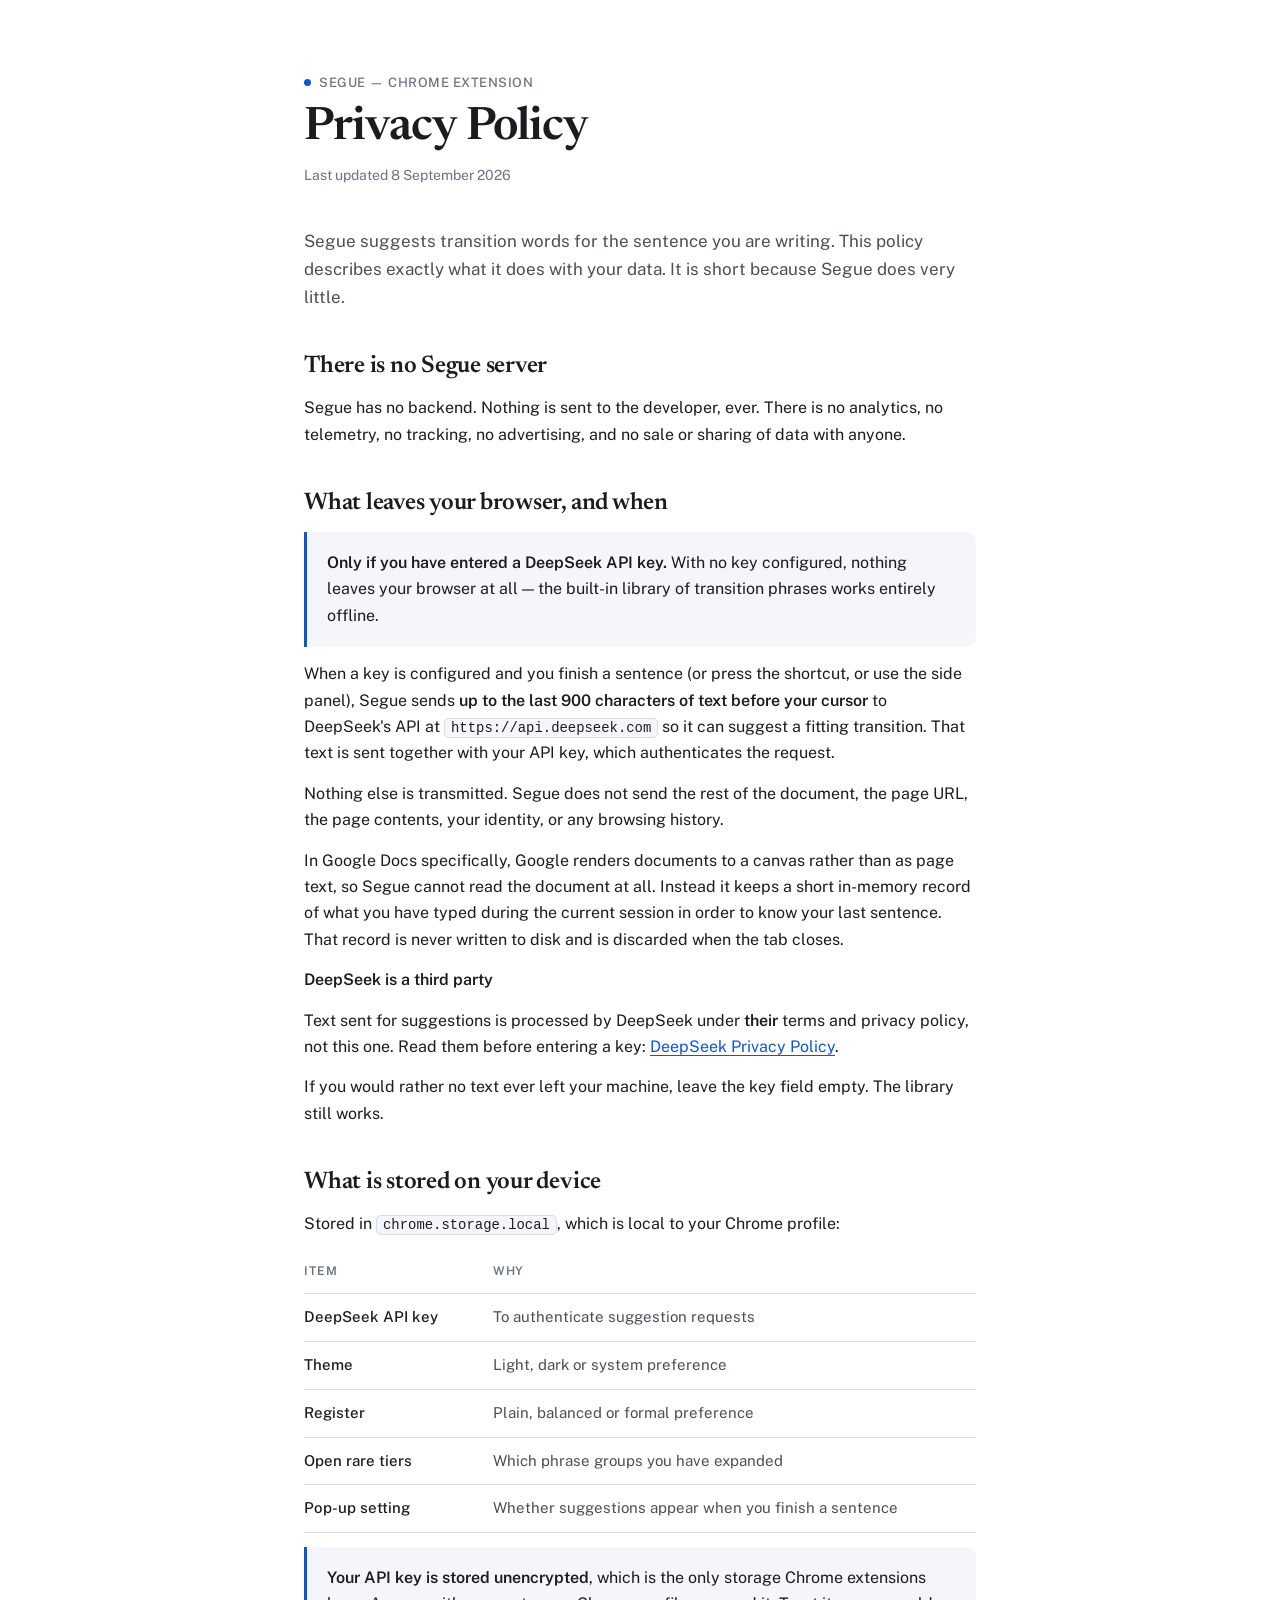
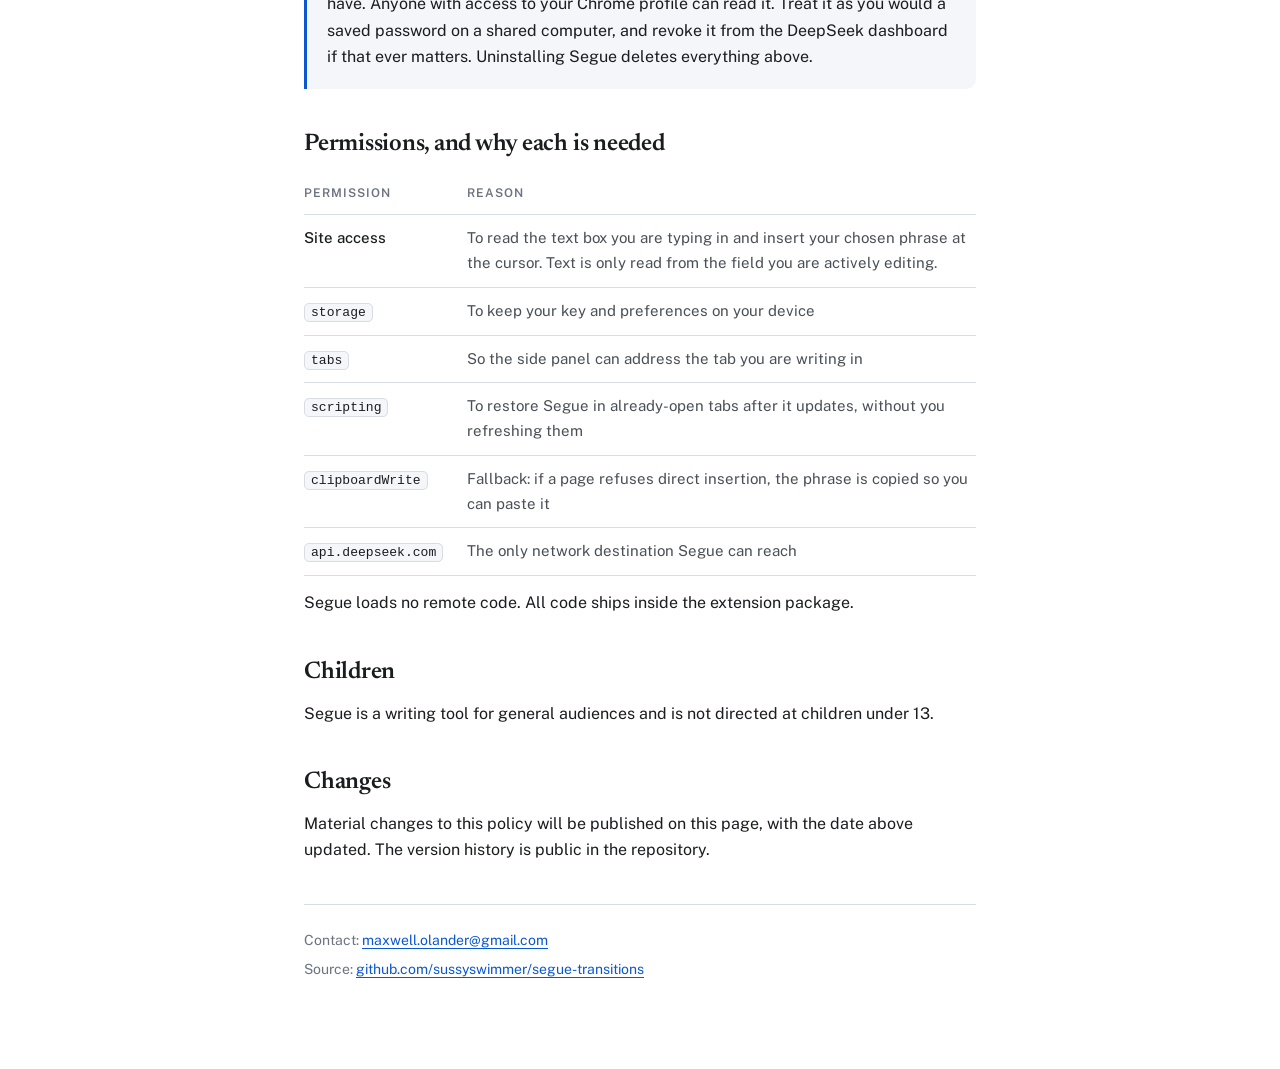
==== docs/index.html @ 61924558 "docs: hosted privacy policy page for the Chrome Web Store listing Co-Authored-By: Claude Opus 5 <nor" ====
<!DOCTYPE html>
<html lang="en">
  <head>
    <meta charset="utf-8" />
    <meta name="viewport" content="width=device-width, initial-scale=1" />
    <title>Privacy Policy — Segue</title>
    <meta
      name="description"
      content="What the Segue Chrome extension does with your data. It has no server, no analytics, and sends nothing unless you configure an API key."
    />
    <link rel="preconnect" href="https://fonts.googleapis.com" />
    <link rel="preconnect" href="https://fonts.gstatic.com" crossorigin />
    <link
      href="https://fonts.googleapis.com/css2?family=Newsreader:opsz,wght@6..72,400;6..72,600&family=Public+Sans:wght@400;500;600&display=swap"
      rel="stylesheet"
    />
    <style>
      :root {
        color-scheme: light;
        --surface: #ffffff;
        --sunken: #f4f6fa;
        --outline: #d8dce3;
        --ink: #1a1c1f;
        --ink-soft: #4a4f57;
        --ink-faint: #6b7280;
        --accent: #0b57d0;
        --accent-soft: #e8effb;
        --serif: 'Newsreader', Georgia, serif;
        --sans: 'Public Sans', 'Segoe UI', system-ui, sans-serif;
      }

      @media (prefers-color-scheme: dark) {
        :root {
          color-scheme: dark;
          --surface: #17191c;
          --sunken: #1f2226;
          --outline: #31353b;
          --ink: #e6e8ea;
          --ink-soft: #b0b6bd;
          --ink-faint: #8b929a;
          --accent: #8fb4f5;
          --accent-soft: #1b2740;
        }
      }

      * { box-sizing: border-box; }

      body {
        margin: 0;
        padding: clamp(28px, 6vw, 72px) clamp(20px, 5vw, 32px) 88px;
        background: var(--surface);
        color: var(--ink);
        font-family: var(--sans);
        font-size: 16px;
        line-height: 1.65;
        -webkit-font-smoothing: antialiased;
      }

      .wrap {
        max-width: 42rem;
        margin: 0 auto;
        display: flex;
        flex-direction: column;
        gap: 40px;
      }

      header { display: flex; flex-direction: column; gap: 10px; }

      .eyebrow {
        display: flex;
        align-items: center;
        gap: 8px;
        font-size: 13px;
        font-weight: 500;
        letter-spacing: 0.04em;
        text-transform: uppercase;
        color: var(--ink-faint);
      }

      .eyebrow::before {
        content: '';
        width: 7px;
        height: 7px;
        border-radius: 50%;
        background: var(--accent);
      }

      h1 {
        margin: 0;
        font-family: var(--serif);
        font-size: clamp(32px, 6vw, 46px);
        font-weight: 600;
        line-height: 1.1;
        letter-spacing: -0.02em;
        text-wrap: balance;
      }

      .updated { margin: 0; font-size: 14px; color: var(--ink-faint); }

      .lede {
        margin: 0;
        font-size: 17px;
        color: var(--ink-soft);
      }

      section { display: flex; flex-direction: column; gap: 14px; }

      h2 {
        margin: 0;
        font-family: var(--serif);
        font-size: 24px;
        font-weight: 600;
        line-height: 1.25;
        letter-spacing: -0.01em;
      }

      h3 {
        margin: 0;
        font-size: 16px;
        font-weight: 600;
      }

      p { margin: 0; }

      a { color: var(--accent); text-underline-offset: 3px; word-break: break-word; }

      strong { font-weight: 600; }

      .callout {
        padding: 18px 20px;
        background: var(--sunken);
        border-left: 3px solid var(--accent);
        border-radius: 0 10px 10px 0;
      }

      .table-scroll { overflow-x: auto; }

      table {
        width: 100%;
        min-width: 26rem;
        border-collapse: collapse;
        font-size: 15px;
      }

      th, td {
        text-align: left;
        vertical-align: top;
        padding: 11px 16px 11px 0;
        border-bottom: 1px solid var(--outline);
      }

      th {
        font-size: 12px;
        font-weight: 600;
        letter-spacing: 0.08em;
        text-transform: uppercase;
        color: var(--ink-faint);
      }

      td:first-child { font-weight: 500; padding-right: 24px; white-space: nowrap; }
      td:last-child { color: var(--ink-soft); padding-right: 0; }
      td code { white-space: nowrap; }

      code {
        padding: 1px 6px;
        background: var(--sunken);
        border: 1px solid var(--outline);
        border-radius: 5px;
        font-family: ui-monospace, 'Cascadia Mono', Consolas, monospace;
        font-size: 0.87em;
      }

      footer {
        padding-top: 24px;
        border-top: 1px solid var(--outline);
        font-size: 14px;
        color: var(--ink-faint);
        display: flex;
        flex-direction: column;
        gap: 6px;
      }

      :focus-visible { outline: 2px solid var(--accent); outline-offset: 3px; border-radius: 3px; }
    </style>
  </head>
  <body>
    <div class="wrap">
      <header>
        <div class="eyebrow">Segue — Chrome extension</div>
        <h1>Privacy Policy</h1>
        <p class="updated">Last updated 8 September 2026</p>
      </header>

      <p class="lede">
        Segue suggests transition words for the sentence you are writing. This policy describes
        exactly what it does with your data. It is short because Segue does very little.
      </p>

      <section>
        <h2>There is no Segue server</h2>
        <p>
          Segue has no backend. Nothing is sent to the developer, ever. There is no analytics, no
          telemetry, no tracking, no advertising, and no sale or sharing of data with anyone.
        </p>
      </section>

      <section>
        <h2>What leaves your browser, and when</h2>
        <div class="callout">
          <p>
            <strong>Only if you have entered a DeepSeek API key.</strong> With no key configured,
            nothing leaves your browser at all — the built-in library of transition phrases works
            entirely offline.
          </p>
        </div>
        <p>
          When a key is configured and you finish a sentence (or press the shortcut, or use the side
          panel), Segue sends <strong>up to the last 900 characters of text before your cursor</strong>
          to DeepSeek's API at <code>https://api.deepseek.com</code> so it can suggest a fitting
          transition. That text is sent together with your API key, which authenticates the request.
        </p>
        <p>
          Nothing else is transmitted. Segue does not send the rest of the document, the page URL,
          the page contents, your identity, or any browsing history.
        </p>
        <p>
          In Google Docs specifically, Google renders documents to a canvas rather than as page text,
          so Segue cannot read the document at all. Instead it keeps a short in-memory record of what
          you have typed during the current session in order to know your last sentence. That record
          is never written to disk and is discarded when the tab closes.
        </p>

        <h3>DeepSeek is a third party</h3>
        <p>
          Text sent for suggestions is processed by DeepSeek under <strong>their</strong> terms and
          privacy policy, not this one. Read them before entering a key:
          <a href="https://platform.deepseek.com/downloads/DeepSeek%20Privacy%20Policy.html"
            >DeepSeek Privacy Policy</a
          >.
        </p>
        <p>
          If you would rather no text ever left your machine, leave the key field empty. The library
          still works.
        </p>
      </section>

      <section>
        <h2>What is stored on your device</h2>
        <p>
          Stored in <code>chrome.storage.local</code>, which is local to your Chrome profile:
        </p>
        <div class="table-scroll">
          <table>
            <thead>
              <tr><th scope="col">Item</th><th scope="col">Why</th></tr>
            </thead>
            <tbody>
              <tr><td>DeepSeek API key</td><td>To authenticate suggestion requests</td></tr>
              <tr><td>Theme</td><td>Light, dark or system preference</td></tr>
              <tr><td>Register</td><td>Plain, balanced or formal preference</td></tr>
              <tr><td>Open rare tiers</td><td>Which phrase groups you have expanded</td></tr>
              <tr><td>Pop-up setting</td><td>Whether suggestions appear when you finish a sentence</td></tr>
            </tbody>
          </table>
        </div>
        <div class="callout">
          <p>
            <strong>Your API key is stored unencrypted</strong>, which is the only storage Chrome
            extensions have. Anyone with access to your Chrome profile can read it. Treat it as you
            would a saved password on a shared computer, and revoke it from the DeepSeek dashboard if
            that ever matters. Uninstalling Segue deletes everything above.
          </p>
        </div>
      </section>

      <section>
        <h2>Permissions, and why each is needed</h2>
        <div class="table-scroll">
          <table>
            <thead>
              <tr><th scope="col">Permission</th><th scope="col">Reason</th></tr>
            </thead>
            <tbody>
              <tr>
                <td>Site access</td>
                <td>
                  To read the text box you are typing in and insert your chosen phrase at the cursor.
                  Text is only read from the field you are actively editing.
                </td>
              </tr>
              <tr><td><code>storage</code></td><td>To keep your key and preferences on your device</td></tr>
              <tr><td><code>tabs</code></td><td>So the side panel can address the tab you are writing in</td></tr>
              <tr>
                <td><code>scripting</code></td>
                <td>To restore Segue in already-open tabs after it updates, without you refreshing them</td>
              </tr>
              <tr>
                <td><code>clipboardWrite</code></td>
                <td>Fallback: if a page refuses direct insertion, the phrase is copied so you can paste it</td>
              </tr>
              <tr>
                <td><code>api.deepseek.com</code></td>
                <td>The only network destination Segue can reach</td>
              </tr>
            </tbody>
          </table>
        </div>
        <p>Segue loads no remote code. All code ships inside the extension package.</p>
      </section>

      <section>
        <h2>Children</h2>
        <p>
          Segue is a writing tool for general audiences and is not directed at children under 13.
        </p>
      </section>

      <section>
        <h2>Changes</h2>
        <p>
          Material changes to this policy will be published on this page, with the date above
          updated. The version history is public in the repository.
        </p>
      </section>

      <footer>
        <div>Contact: <a href="mailto:maxwell.olander@gmail.com">maxwell.olander@gmail.com</a></div>
        <div>
          Source:
          <a href="https://github.com/sussyswimmer/segue-transitions"
            >github.com/sussyswimmer/segue-transitions</a
          >
        </div>
      </footer>
    </div>
  </body>
</html>
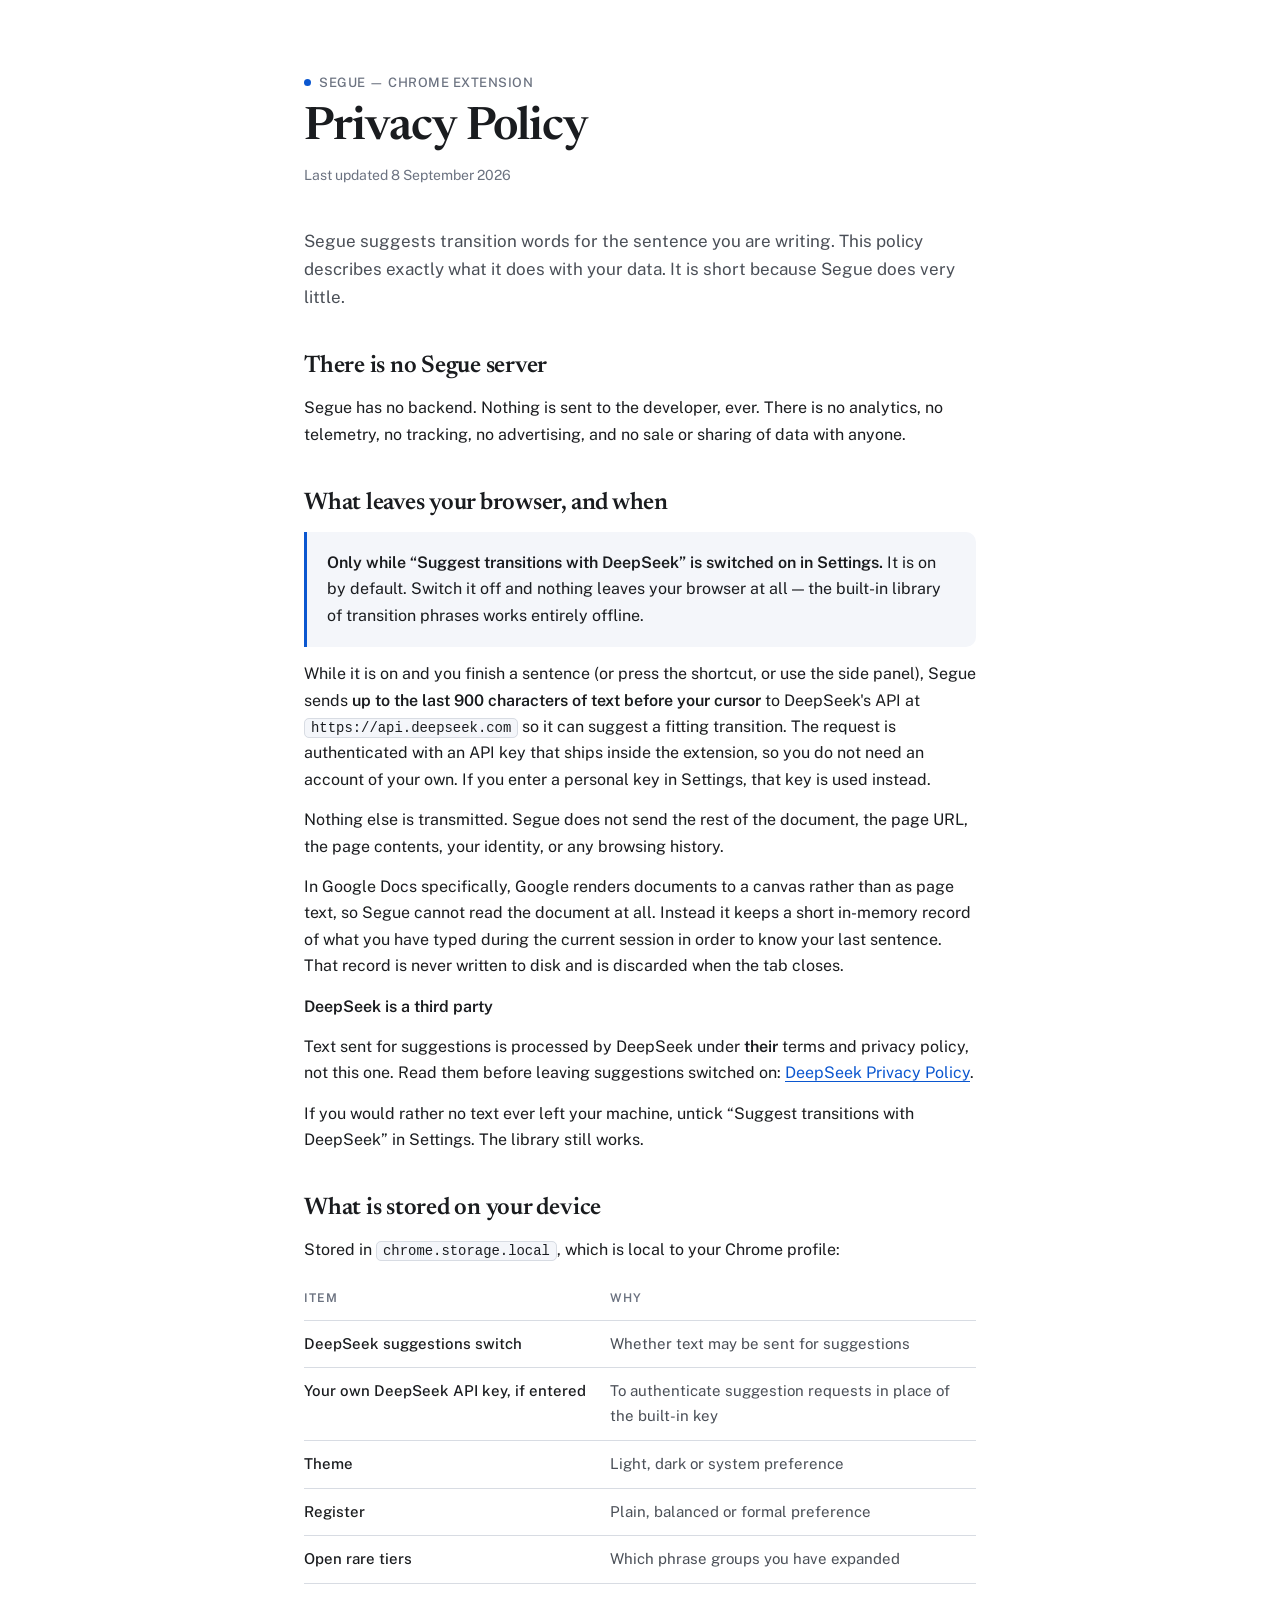
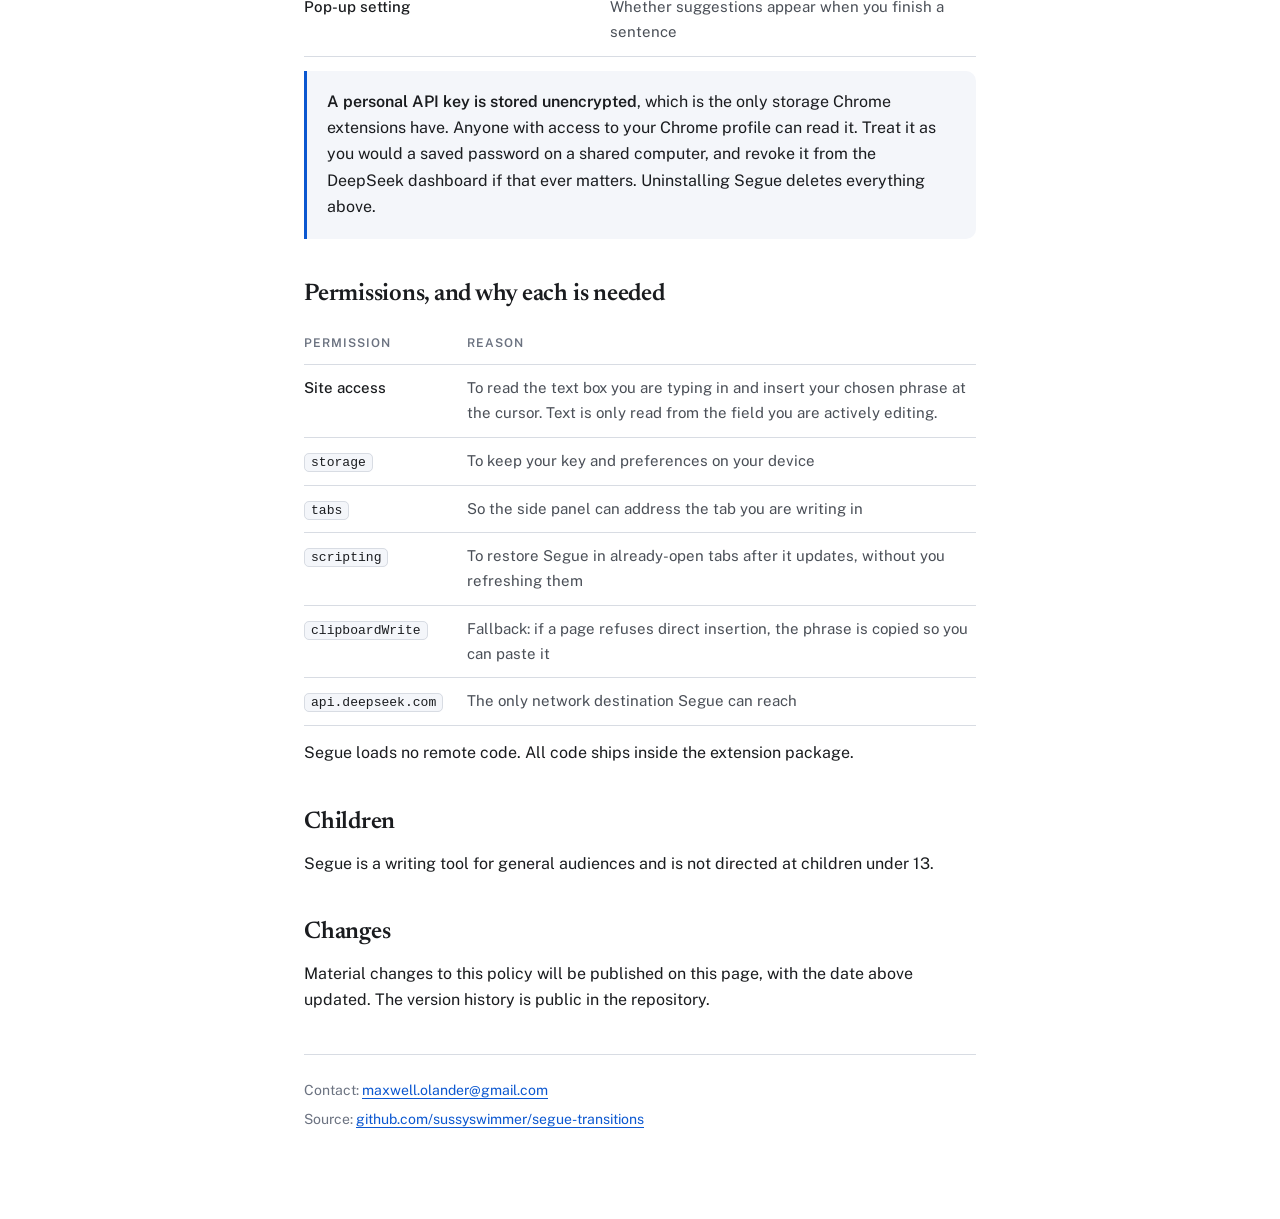
==== commit 87deda5e: "feat: ship a built-in DeepSeek key so installs work without a personal key config.js now exports BUI" ====
--- a/docs/index.html
+++ b/docs/index.html
@@ -6,7 +6,7 @@
     <title>Privacy Policy — Segue</title>
     <meta
       name="description"
-      content="What the Segue Chrome extension does with your data. It has no server, no analytics, and sends nothing unless you configure an API key."
+      content="What the Segue Chrome extension does with your data. It has no server, no analytics, and sends nothing once you switch DeepSeek suggestions off."
     />
     <link rel="preconnect" href="https://fonts.googleapis.com" />
     <link rel="preconnect" href="https://fonts.gstatic.com" crossorigin />
@@ -208,16 +208,18 @@
         <h2>What leaves your browser, and when</h2>
         <div class="callout">
           <p>
-            <strong>Only if you have entered a DeepSeek API key.</strong> With no key configured,
-            nothing leaves your browser at all — the built-in library of transition phrases works
-            entirely offline.
+            <strong>Only while “Suggest transitions with DeepSeek” is switched on in Settings.</strong>
+            It is on by default. Switch it off and nothing leaves your browser at all — the built-in
+            library of transition phrases works entirely offline.
           </p>
         </div>
         <p>
-          When a key is configured and you finish a sentence (or press the shortcut, or use the side
-          panel), Segue sends <strong>up to the last 900 characters of text before your cursor</strong>
-          to DeepSeek's API at <code>https://api.deepseek.com</code> so it can suggest a fitting
-          transition. That text is sent together with your API key, which authenticates the request.
+          While it is on and you finish a sentence (or press the shortcut, or use the side panel),
+          Segue sends <strong>up to the last 900 characters of text before your cursor</strong> to
+          DeepSeek's API at <code>https://api.deepseek.com</code> so it can suggest a fitting
+          transition. The request is authenticated with an API key that ships inside the extension,
+          so you do not need an account of your own. If you enter a personal key in Settings, that
+          key is used instead.
         </p>
         <p>
           Nothing else is transmitted. Segue does not send the rest of the document, the page URL,
@@ -233,14 +235,14 @@
         <h3>DeepSeek is a third party</h3>
         <p>
           Text sent for suggestions is processed by DeepSeek under <strong>their</strong> terms and
-          privacy policy, not this one. Read them before entering a key:
+          privacy policy, not this one. Read them before leaving suggestions switched on:
           <a href="https://platform.deepseek.com/downloads/DeepSeek%20Privacy%20Policy.html"
             >DeepSeek Privacy Policy</a
           >.
         </p>
         <p>
-          If you would rather no text ever left your machine, leave the key field empty. The library
-          still works.
+          If you would rather no text ever left your machine, untick “Suggest transitions with
+          DeepSeek” in Settings. The library still works.
         </p>
       </section>
 
@@ -255,7 +257,8 @@
               <tr><th scope="col">Item</th><th scope="col">Why</th></tr>
             </thead>
             <tbody>
-              <tr><td>DeepSeek API key</td><td>To authenticate suggestion requests</td></tr>
+              <tr><td>DeepSeek suggestions switch</td><td>Whether text may be sent for suggestions</td></tr>
+              <tr><td>Your own DeepSeek API key, if entered</td><td>To authenticate suggestion requests in place of the built-in key</td></tr>
               <tr><td>Theme</td><td>Light, dark or system preference</td></tr>
               <tr><td>Register</td><td>Plain, balanced or formal preference</td></tr>
               <tr><td>Open rare tiers</td><td>Which phrase groups you have expanded</td></tr>
@@ -265,7 +268,7 @@
         </div>
         <div class="callout">
           <p>
-            <strong>Your API key is stored unencrypted</strong>, which is the only storage Chrome
+            <strong>A personal API key is stored unencrypted</strong>, which is the only storage Chrome
             extensions have. Anyone with access to your Chrome profile can read it. Treat it as you
             would a saved password on a shared computer, and revoke it from the DeepSeek dashboard if
             that ever matters. Uninstalling Segue deletes everything above.
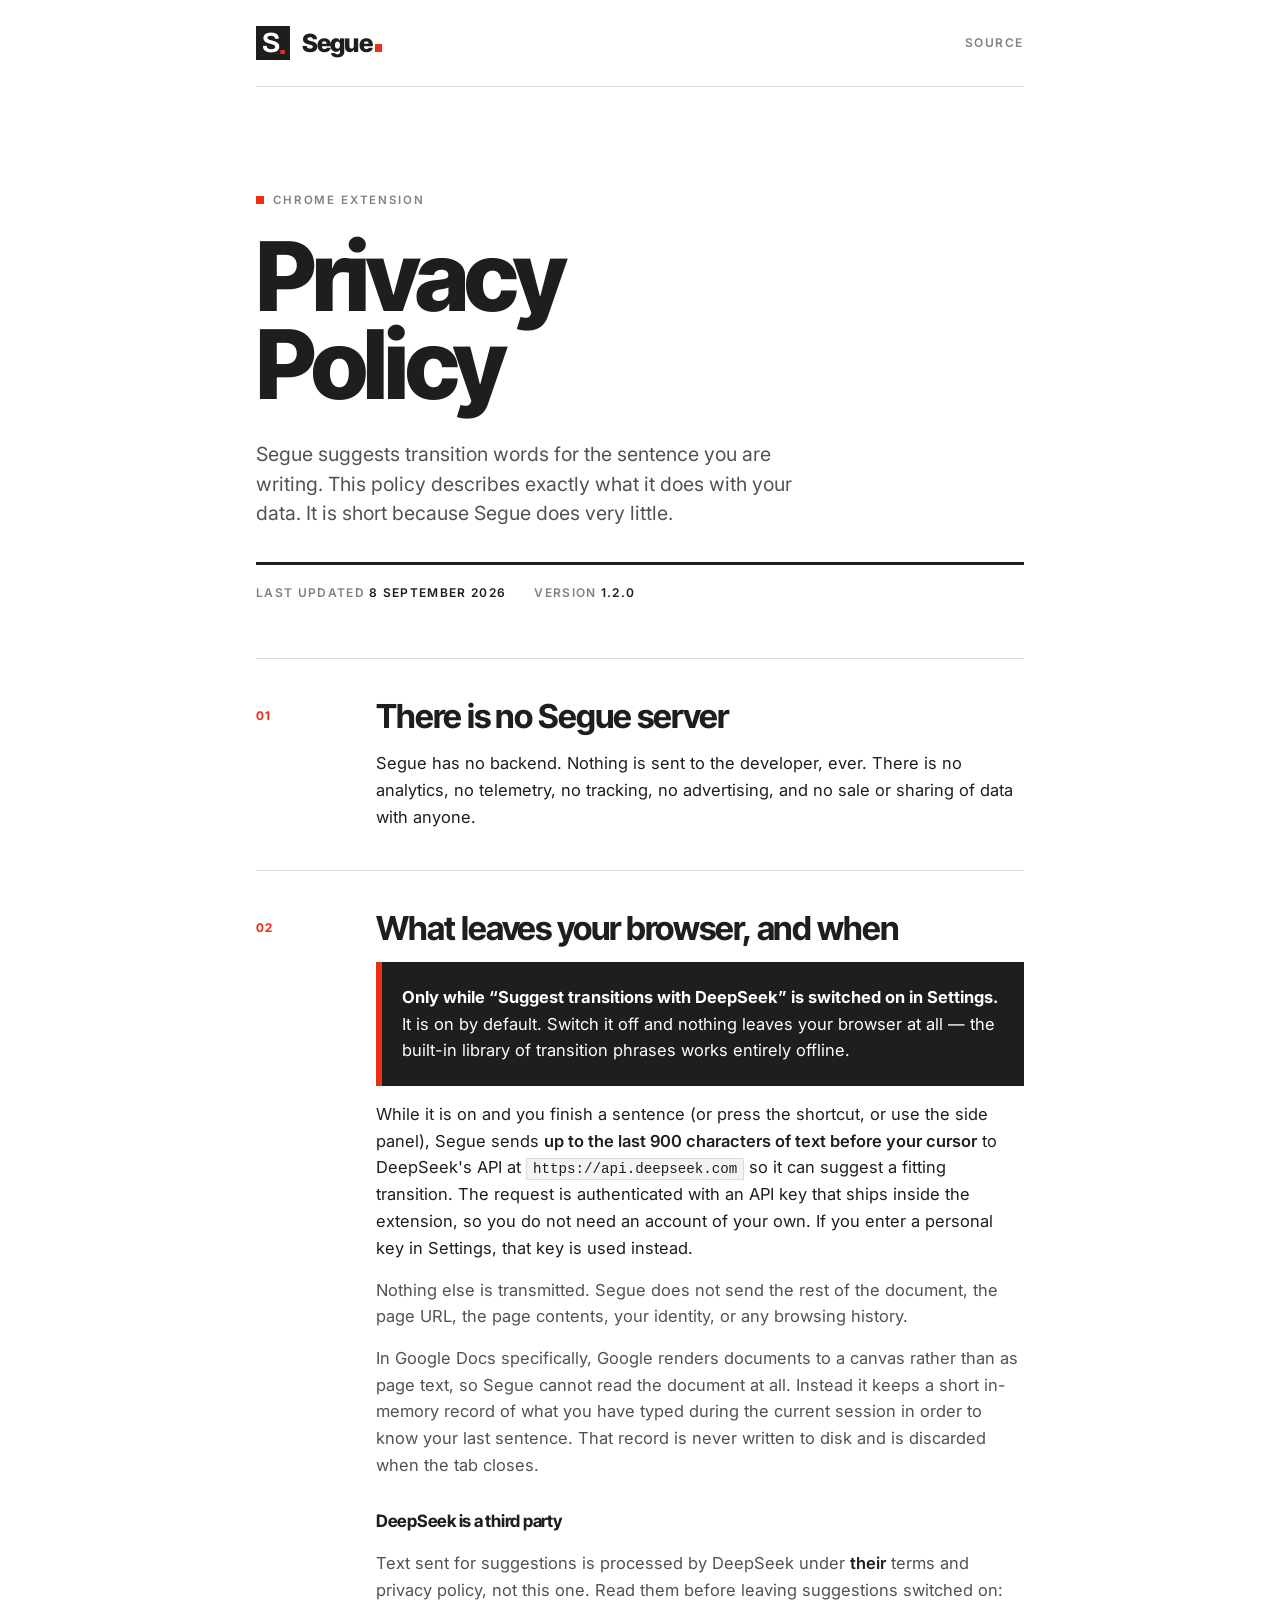
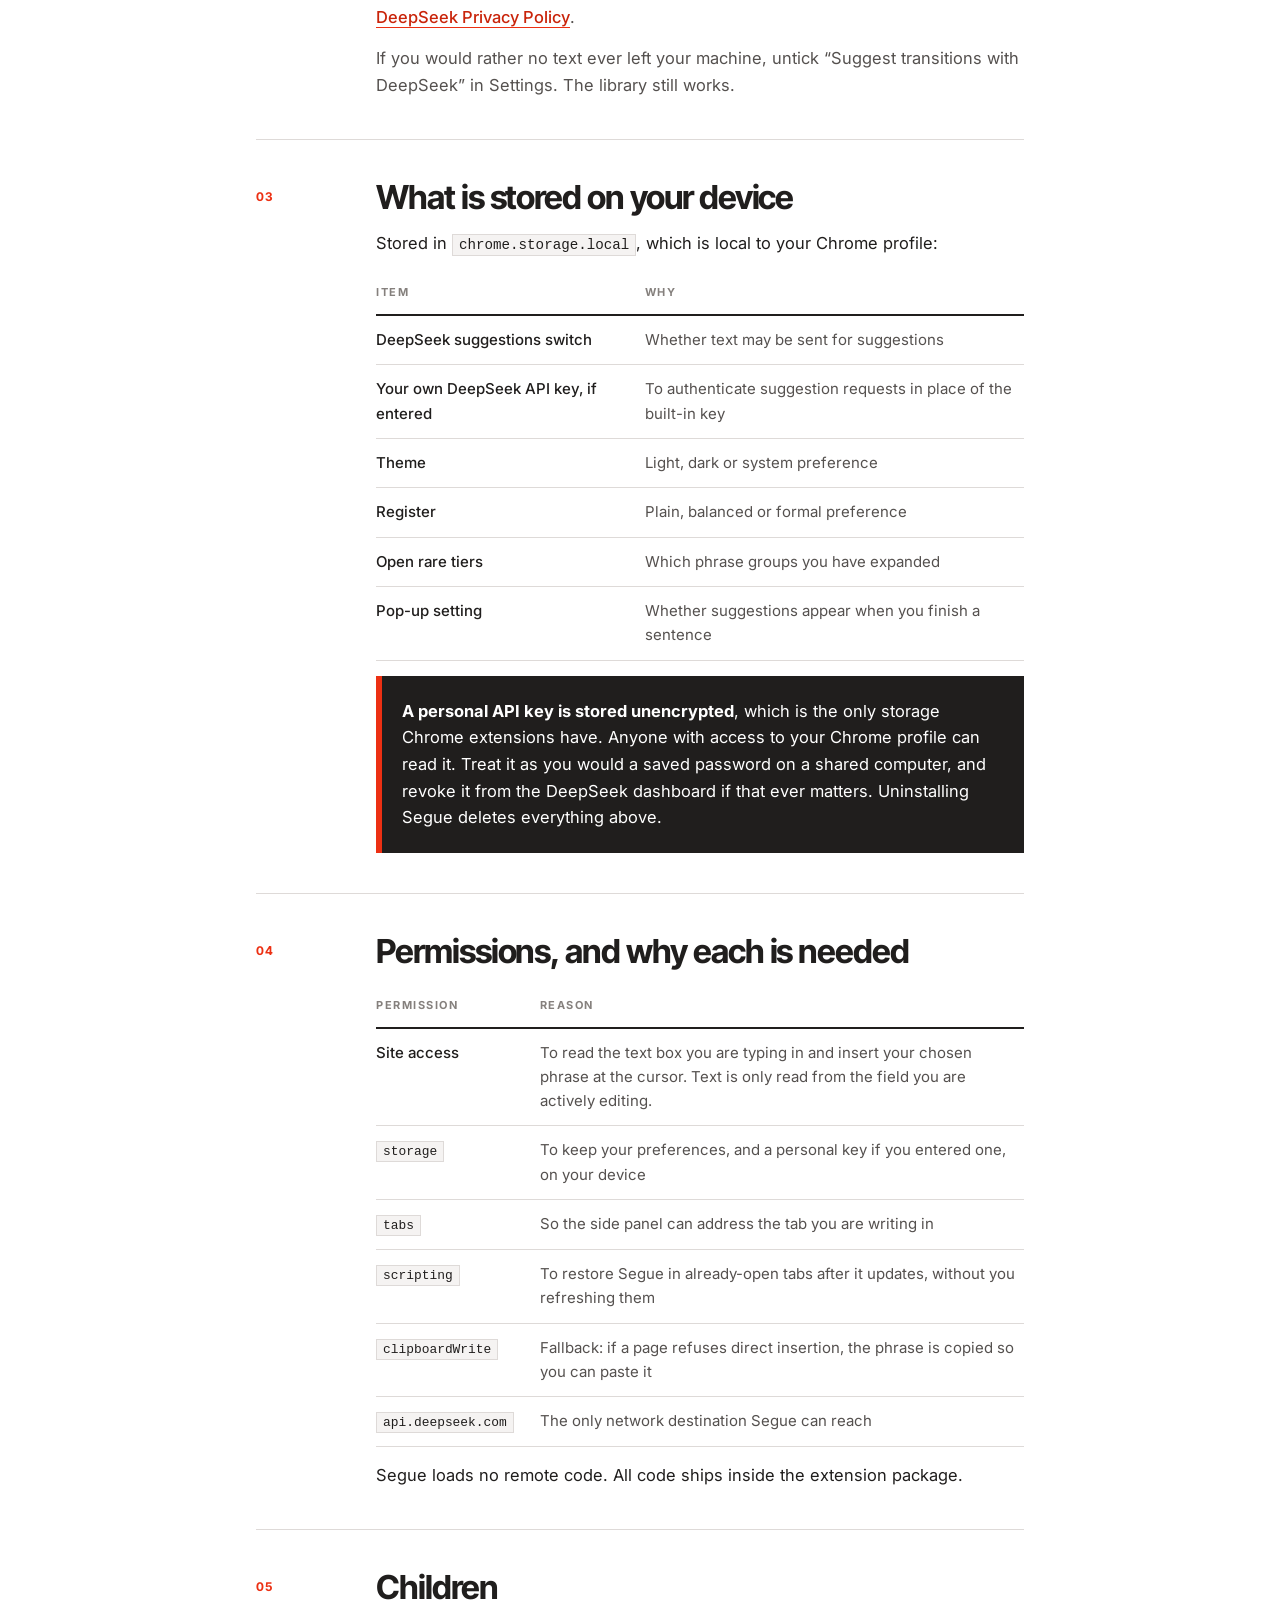
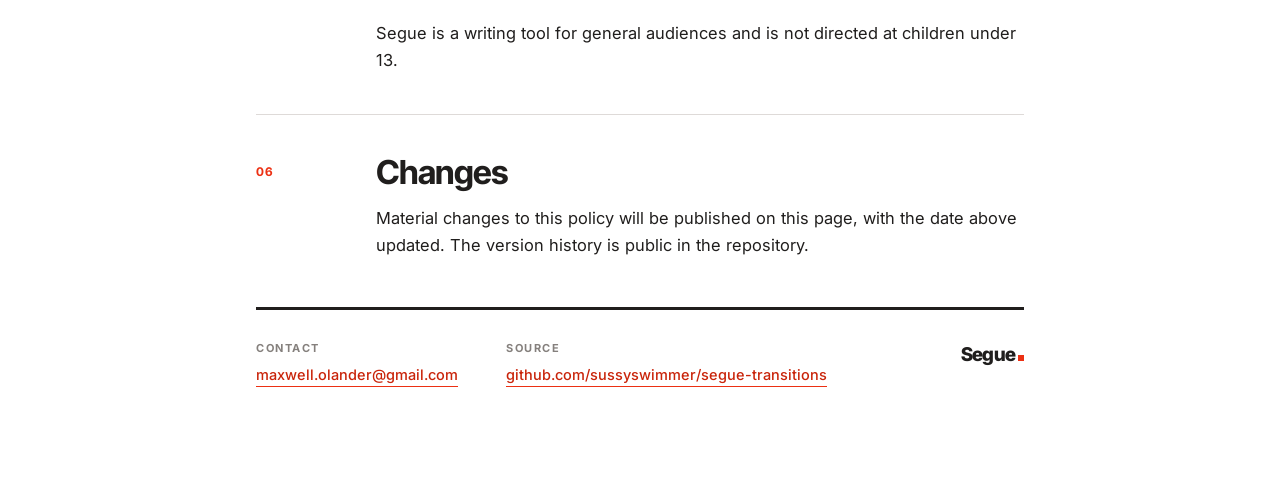
==== commit be99c58e: "design: rebrand the site and icons to the new Segue mark Adopts the logo redesign: warm near-black #" ====
--- a/docs/index.html
+++ b/docs/index.html
@@ -8,38 +8,50 @@
       name="description"
       content="What the Segue Chrome extension does with your data. It has no server, no analytics, and sends nothing once you switch DeepSeek suggestions off."
     />
+    <link rel="icon" href="assets/icon-32.png" sizes="32x32" />
+    <link rel="apple-touch-icon" href="assets/icon-128.png" />
+    <meta name="theme-color" content="#201e1d" />
     <link rel="preconnect" href="https://fonts.googleapis.com" />
     <link rel="preconnect" href="https://fonts.gstatic.com" crossorigin />
     <link
-      href="https://fonts.googleapis.com/css2?family=Newsreader:opsz,wght@6..72,400;6..72,600&family=Public+Sans:wght@400;500;600&display=swap"
+      href="https://fonts.googleapis.com/css2?family=Inter+Tight:wght@500;600;700;800&family=Inter:wght@400;500;600&display=swap"
       rel="stylesheet"
     />
     <style>
+      /* The Segue mark: warm near-black, paper white, one red square for the full stop.
+         Swiss editorial — hard corners, hairline rules, numerals in the margin. */
       :root {
         color-scheme: light;
-        --surface: #ffffff;
-        --sunken: #f4f6fa;
-        --outline: #d8dce3;
-        --ink: #1a1c1f;
-        --ink-soft: #4a4f57;
-        --ink-faint: #6b7280;
-        --accent: #0b57d0;
-        --accent-soft: #e8effb;
-        --serif: 'Newsreader', Georgia, serif;
-        --sans: 'Public Sans', 'Segoe UI', system-ui, sans-serif;
+        --paper: #ffffff;
+        --paper-tint: #f5f3f2;
+        --ink: #201e1d;
+        --ink-70: #55514f;
+        --ink-45: #85807d;
+        --rule: #dedad8;
+        --rule-hard: #201e1d;
+        --accent: #ec3013;
+        --accent-text: #c9240a;
+        --block: #201e1d;
+        --block-ink: #ffffff;
+        --sans: 'Inter', system-ui, -apple-system, 'Segoe UI', sans-serif;
+        --display: 'Inter Tight', 'Inter', system-ui, sans-serif;
+        --mono: ui-monospace, 'Cascadia Mono', 'SF Mono', Consolas, monospace;
       }
 
       @media (prefers-color-scheme: dark) {
         :root {
           color-scheme: dark;
-          --surface: #17191c;
-          --sunken: #1f2226;
-          --outline: #31353b;
-          --ink: #e6e8ea;
-          --ink-soft: #b0b6bd;
-          --ink-faint: #8b929a;
-          --accent: #8fb4f5;
-          --accent-soft: #1b2740;
+          --paper: #171514;
+          --paper-tint: #211e1d;
+          --ink: #f2efed;
+          --ink-70: #b4aeab;
+          --ink-45: #8a8481;
+          --rule: #35302e;
+          --rule-hard: #f2efed;
+          --accent: #ff4a2b;
+          --accent-text: #ff6b4f;
+          --block: #f2efed;
+          --block-ink: #171514;
         }
       }
 
@@ -47,91 +59,219 @@
 
       body {
         margin: 0;
-        padding: clamp(28px, 6vw, 72px) clamp(20px, 5vw, 32px) 88px;
-        background: var(--surface);
+        padding: 0 clamp(20px, 5vw, 40px) 96px;
+        background: var(--paper);
         color: var(--ink);
         font-family: var(--sans);
-        font-size: 16px;
-        line-height: 1.65;
+        font-size: 16.5px;
+        line-height: 1.62;
         -webkit-font-smoothing: antialiased;
-      }
-
-      .wrap {
-        max-width: 42rem;
-        margin: 0 auto;
-        display: flex;
-        flex-direction: column;
-        gap: 40px;
-      }
-
-      header { display: flex; flex-direction: column; gap: 10px; }
-
-      .eyebrow {
+        text-rendering: optimizeLegibility;
+      }
+
+      .wrap { max-width: 48rem; margin: 0 auto; }
+
+      /* ---------------------------------------------------------- masthead */
+
+      .masthead {
         display: flex;
         align-items: center;
-        gap: 8px;
-        font-size: 13px;
-        font-weight: 500;
-        letter-spacing: 0.04em;
+        gap: 12px;
+        padding: 26px 0;
+        border-bottom: 1px solid var(--rule);
+      }
+
+      .mark {
+        width: 34px;
+        height: 34px;
+        display: block;
+        flex: none;
+      }
+
+      .wordmark {
+        font-family: var(--display);
+        font-size: 25px;
+        font-weight: 800;
+        letter-spacing: -0.035em;
+        line-height: 1;
+        display: flex;
+        align-items: baseline;
+        gap: 3px;
+      }
+
+      /* The full stop is the mark. It is a square, never a circle. */
+      .sq {
+        width: 0.30em;
+        height: 0.30em;
+        background: var(--accent);
+        display: inline-block;
+        flex: none;
+      }
+
+      .masthead .spacer { flex: 1; }
+
+      .masthead a {
+        font-size: 12px;
+        font-weight: 600;
+        letter-spacing: 0.13em;
         text-transform: uppercase;
-        color: var(--ink-faint);
-      }
-
-      .eyebrow::before {
+        color: var(--ink-45);
+        text-decoration: none;
+        border-bottom: 1px solid transparent;
+      }
+
+      .masthead a:hover { color: var(--ink); border-bottom-color: var(--accent); }
+
+      /* ------------------------------------------------------------ header */
+
+      header { padding: clamp(48px, 11vw, 104px) 0 clamp(36px, 6vw, 56px); }
+
+      .kicker {
+        display: flex;
+        align-items: center;
+        gap: 9px;
+        margin: 0 0 22px;
+        font-size: 11.5px;
+        font-weight: 600;
+        letter-spacing: 0.16em;
+        text-transform: uppercase;
+        color: var(--ink-45);
+      }
+
+      .kicker::before {
         content: '';
-        width: 7px;
-        height: 7px;
-        border-radius: 50%;
+        width: 8px;
+        height: 8px;
         background: var(--accent);
+        flex: none;
       }
 
       h1 {
         margin: 0;
-        font-family: var(--serif);
-        font-size: clamp(32px, 6vw, 46px);
+        font-family: var(--display);
+        font-size: clamp(46px, 12.5vw, 96px);
+        font-weight: 800;
+        line-height: 0.92;
+        letter-spacing: -0.045em;
+        text-wrap: balance;
+      }
+
+      .lede {
+        margin: 32px 0 0;
+        max-width: 34rem;
+        font-size: clamp(17px, 2.4vw, 19.5px);
+        line-height: 1.5;
+        color: var(--ink-70);
+        text-wrap: pretty;
+      }
+
+      .meta {
+        display: flex;
+        flex-wrap: wrap;
+        gap: 10px 28px;
+        margin-top: 34px;
+        padding-top: 18px;
+        border-top: 3px solid var(--rule-hard);
+        font-size: 12px;
         font-weight: 600;
-        line-height: 1.1;
-        letter-spacing: -0.02em;
-        text-wrap: balance;
-      }
-
-      .updated { margin: 0; font-size: 14px; color: var(--ink-faint); }
-
-      .lede {
-        margin: 0;
-        font-size: 17px;
-        color: var(--ink-soft);
-      }
-
-      section { display: flex; flex-direction: column; gap: 14px; }
+        letter-spacing: 0.11em;
+        text-transform: uppercase;
+        color: var(--ink-45);
+      }
+
+      .meta b { color: var(--ink); font-weight: 600; }
+
+      /* ---------------------------------------------------------- sections */
+
+      main { counter-reset: sec; }
+
+      section {
+        counter-increment: sec;
+        display: grid;
+        grid-template-columns: 1fr;
+        gap: 15px;
+        padding: 40px 0;
+        border-top: 1px solid var(--rule);
+      }
+
+      section::before {
+        content: counter(sec, decimal-leading-zero);
+        font-family: var(--display);
+        font-size: 12px;
+        font-weight: 700;
+        letter-spacing: 0.12em;
+        line-height: 1.6;
+        color: var(--accent);
+      }
+
+      @media (min-width: 760px) {
+        section {
+          grid-template-columns: 5rem 1fr;
+          column-gap: 2.5rem;
+        }
+        section > * { grid-column: 2; }
+        section::before { grid-column: 1; grid-row: 1; padding-top: 7px; }
+      }
 
       h2 {
         margin: 0;
-        font-family: var(--serif);
-        font-size: 24px;
-        font-weight: 600;
-        line-height: 1.25;
-        letter-spacing: -0.01em;
+        font-family: var(--display);
+        font-size: clamp(25px, 4.2vw, 33px);
+        font-weight: 700;
+        line-height: 1.08;
+        letter-spacing: -0.032em;
+        text-wrap: balance;
       }
 
       h3 {
-        margin: 0;
-        font-size: 16px;
-        font-weight: 600;
-      }
-
-      p { margin: 0; }
-
-      a { color: var(--accent); text-underline-offset: 3px; word-break: break-word; }
-
-      strong { font-weight: 600; }
-
+        margin: 14px 0 0;
+        font-family: var(--display);
+        font-size: 17px;
+        font-weight: 700;
+        letter-spacing: -0.015em;
+      }
+
+      p { margin: 0; color: var(--ink-70); }
+
+      section > p:first-of-type { color: var(--ink); }
+
+      strong { font-weight: 600; color: var(--ink); }
+
+      a {
+        color: var(--accent-text);
+        font-weight: 500;
+        text-decoration: none;
+        border-bottom: 1px solid var(--accent);
+        word-break: break-word;
+      }
+
+      a:hover { background: var(--accent); color: #ffffff; border-bottom-color: transparent; }
+
+      /* ----------------------------------------------------------- callout */
+
+      /* Reversed out, the way the app icon is. */
       .callout {
-        padding: 18px 20px;
-        background: var(--sunken);
-        border-left: 3px solid var(--accent);
-        border-radius: 0 10px 10px 0;
-      }
+        position: relative;
+        padding: 22px 24px 22px 26px;
+        background: var(--block);
+        color: var(--block-ink);
+        border-radius: 0;
+      }
+
+      .callout::before {
+        content: '';
+        position: absolute;
+        top: 0;
+        left: 0;
+        width: 6px;
+        height: 100%;
+        background: var(--accent);
+      }
+
+      .callout p { color: inherit; }
+      .callout strong { color: inherit; font-weight: 700; }
+
+      /* ------------------------------------------------------------ tables */
 
       .table-scroll { overflow-x: auto; }
 
@@ -145,57 +285,99 @@
       th, td {
         text-align: left;
         vertical-align: top;
-        padding: 11px 16px 11px 0;
-        border-bottom: 1px solid var(--outline);
-      }
+        padding: 12px 16px 12px 0;
+        border-bottom: 1px solid var(--rule);
+      }
+
+      thead th { border-bottom: 2px solid var(--rule-hard); }
 
       th {
-        font-size: 12px;
-        font-weight: 600;
-        letter-spacing: 0.08em;
+        font-size: 11px;
+        font-weight: 700;
+        letter-spacing: 0.14em;
         text-transform: uppercase;
-        color: var(--ink-faint);
-      }
-
-      td:first-child { font-weight: 500; padding-right: 24px; white-space: nowrap; }
-      td:last-child { color: var(--ink-soft); padding-right: 0; }
+        color: var(--ink-45);
+      }
+
+      td:first-child { font-weight: 500; color: var(--ink); padding-right: 26px; }
+      td:last-child { color: var(--ink-70); padding-right: 0; }
       td code { white-space: nowrap; }
 
       code {
-        padding: 1px 6px;
-        background: var(--sunken);
-        border: 1px solid var(--outline);
-        border-radius: 5px;
-        font-family: ui-monospace, 'Cascadia Mono', Consolas, monospace;
-        font-size: 0.87em;
-      }
+        padding: 2px 6px;
+        background: var(--paper-tint);
+        border: 1px solid var(--rule);
+        border-radius: 0;
+        font-family: var(--mono);
+        font-size: 0.86em;
+      }
+
+      /* ------------------------------------------------------------ footer */
 
       footer {
-        padding-top: 24px;
-        border-top: 1px solid var(--outline);
-        font-size: 14px;
-        color: var(--ink-faint);
+        margin-top: 8px;
+        padding-top: 30px;
+        border-top: 3px solid var(--rule-hard);
         display: flex;
-        flex-direction: column;
-        gap: 6px;
-      }
-
-      :focus-visible { outline: 2px solid var(--accent); outline-offset: 3px; border-radius: 3px; }
+        flex-wrap: wrap;
+        gap: 26px 48px;
+        align-items: flex-start;
+        font-size: 14.5px;
+      }
+
+      .foot-block { display: flex; flex-direction: column; gap: 5px; }
+
+      .foot-label {
+        font-size: 11px;
+        font-weight: 700;
+        letter-spacing: 0.14em;
+        text-transform: uppercase;
+        color: var(--ink-45);
+      }
+
+      .foot-end {
+        flex: 1;
+        display: flex;
+        justify-content: flex-end;
+        align-items: baseline;
+        gap: 3px;
+        min-width: 120px;
+        font-family: var(--display);
+        font-size: 19px;
+        font-weight: 800;
+        letter-spacing: -0.035em;
+      }
+
+      :focus-visible { outline: 2px solid var(--accent); outline-offset: 3px; }
+
+      @media (prefers-reduced-motion: no-preference) {
+        a { transition: background 90ms linear, color 90ms linear; }
+      }
     </style>
   </head>
   <body>
     <div class="wrap">
+      <div class="masthead">
+        <img class="mark" src="assets/icon-128.png" alt="" width="34" height="34" />
+        <div class="wordmark">Segue<span class="sq" aria-hidden="true"></span></div>
+        <div class="spacer"></div>
+        <a href="https://github.com/sussyswimmer/segue-transitions">Source</a>
+      </div>
+
       <header>
-        <div class="eyebrow">Segue — Chrome extension</div>
-        <h1>Privacy Policy</h1>
-        <p class="updated">Last updated 8 September 2026</p>
+        <p class="kicker">Chrome Extension</p>
+        <h1>Privacy<br />Policy</h1>
+        <p class="lede">
+          Segue suggests transition words for the sentence you are writing. This policy describes
+          exactly what it does with your data. It is short because Segue does very little.
+        </p>
+        <div class="meta">
+          <span>Last updated <b>8 September 2026</b></span>
+          <span>Version <b>1.2.0</b></span>
+        </div>
       </header>
 
-      <p class="lede">
-        Segue suggests transition words for the sentence you are writing. This policy describes
-        exactly what it does with your data. It is short because Segue does very little.
-      </p>
-
+      <main>
       <section>
         <h2>There is no Segue server</h2>
         <p>
@@ -203,7 +385,6 @@
           telemetry, no tracking, no advertising, and no sale or sharing of data with anyone.
         </p>
       </section>
-
       <section>
         <h2>What leaves your browser, and when</h2>
         <div class="callout">
@@ -245,7 +426,6 @@
           DeepSeek” in Settings. The library still works.
         </p>
       </section>
-
       <section>
         <h2>What is stored on your device</h2>
         <p>
@@ -275,7 +455,6 @@
           </p>
         </div>
       </section>
-
       <section>
         <h2>Permissions, and why each is needed</h2>
         <div class="table-scroll">
@@ -291,7 +470,7 @@
                   Text is only read from the field you are actively editing.
                 </td>
               </tr>
-              <tr><td><code>storage</code></td><td>To keep your key and preferences on your device</td></tr>
+              <tr><td><code>storage</code></td><td>To keep your preferences, and a personal key if you entered one, on your device</td></tr>
               <tr><td><code>tabs</code></td><td>So the side panel can address the tab you are writing in</td></tr>
               <tr>
                 <td><code>scripting</code></td>
@@ -310,14 +489,12 @@
         </div>
         <p>Segue loads no remote code. All code ships inside the extension package.</p>
       </section>
-
       <section>
         <h2>Children</h2>
         <p>
           Segue is a writing tool for general audiences and is not directed at children under 13.
         </p>
       </section>
-
       <section>
         <h2>Changes</h2>
         <p>
@@ -325,14 +502,21 @@
           updated. The version history is public in the repository.
         </p>
       </section>
+      </main>
 
       <footer>
-        <div>Contact: <a href="mailto:maxwell.olander@gmail.com">maxwell.olander@gmail.com</a></div>
-        <div>
-          Source:
+        <div class="foot-block">
+          <span class="foot-label">Contact</span>
+          <a href="mailto:maxwell.olander@gmail.com">maxwell.olander@gmail.com</a>
+        </div>
+        <div class="foot-block">
+          <span class="foot-label">Source</span>
           <a href="https://github.com/sussyswimmer/segue-transitions"
             >github.com/sussyswimmer/segue-transitions</a
           >
+        </div>
+        <div class="foot-end" aria-hidden="true">
+          Segue<span class="sq"></span>
         </div>
       </footer>
     </div>
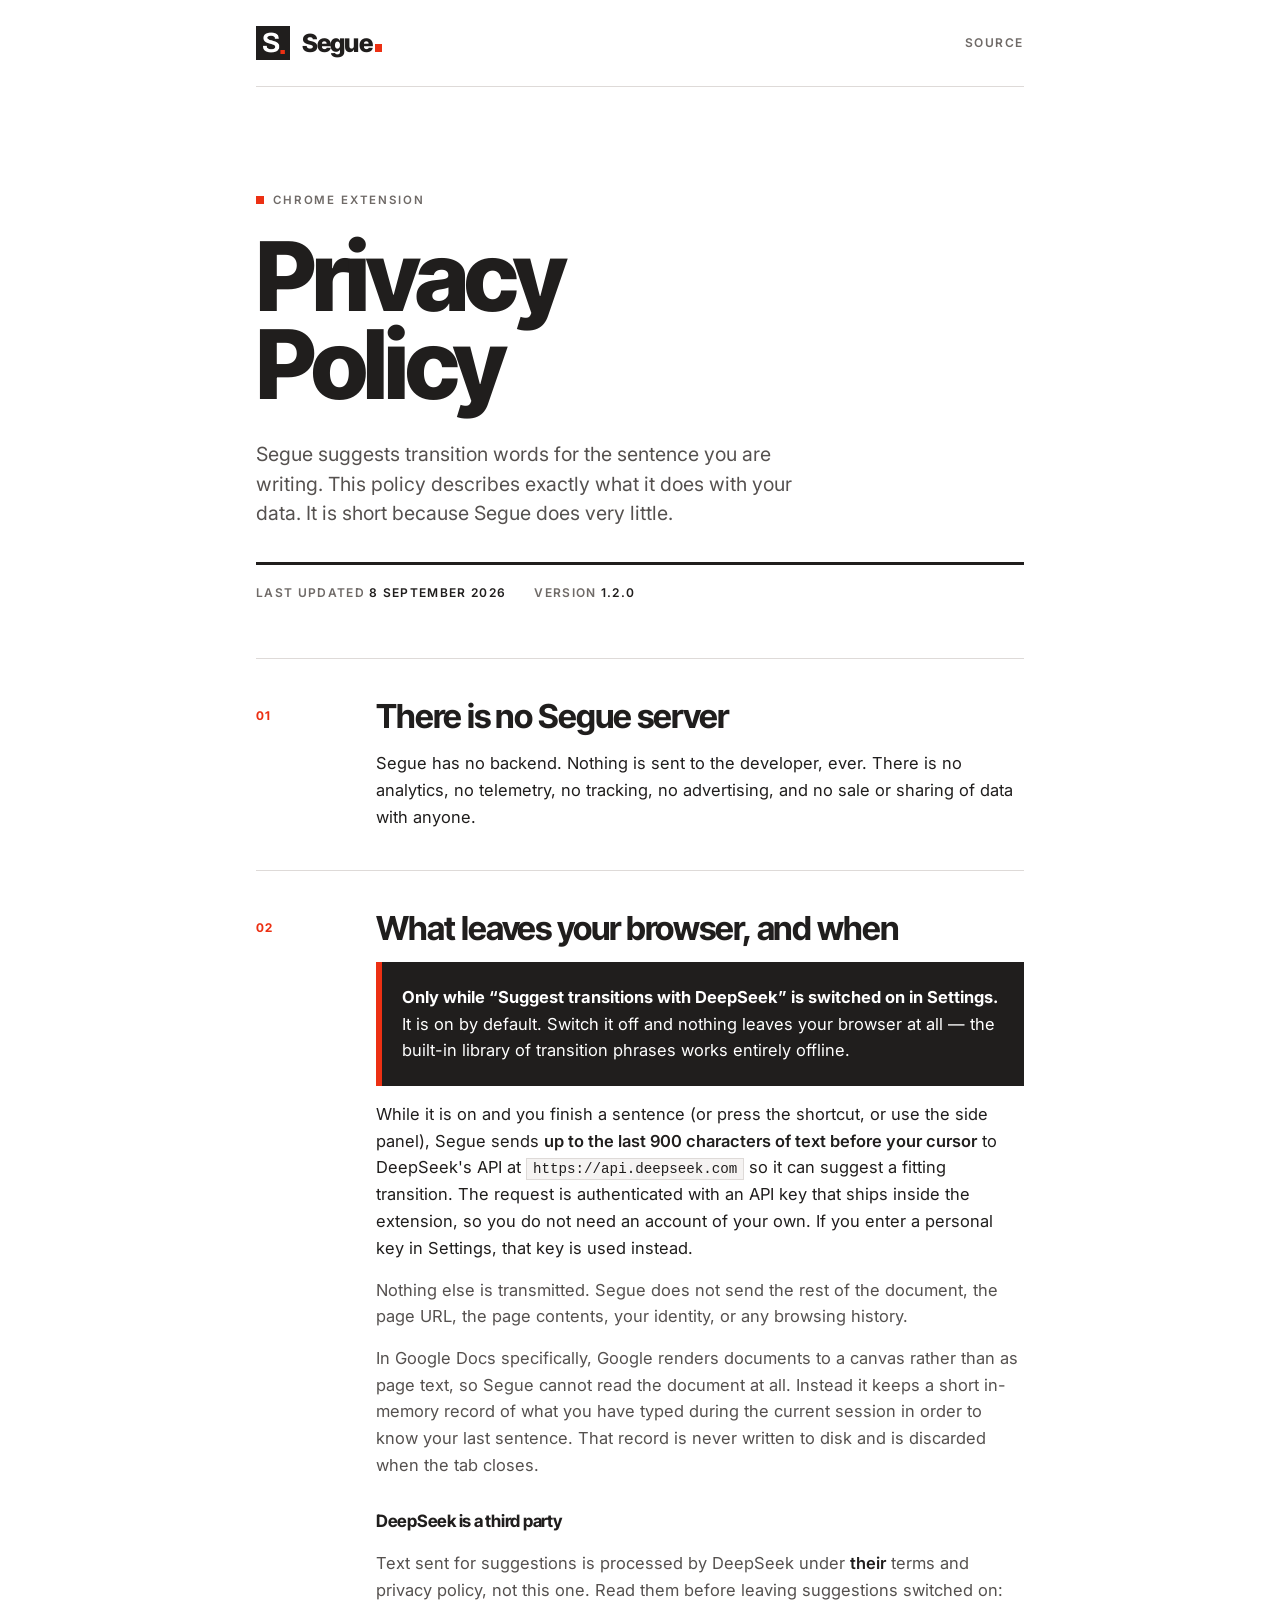
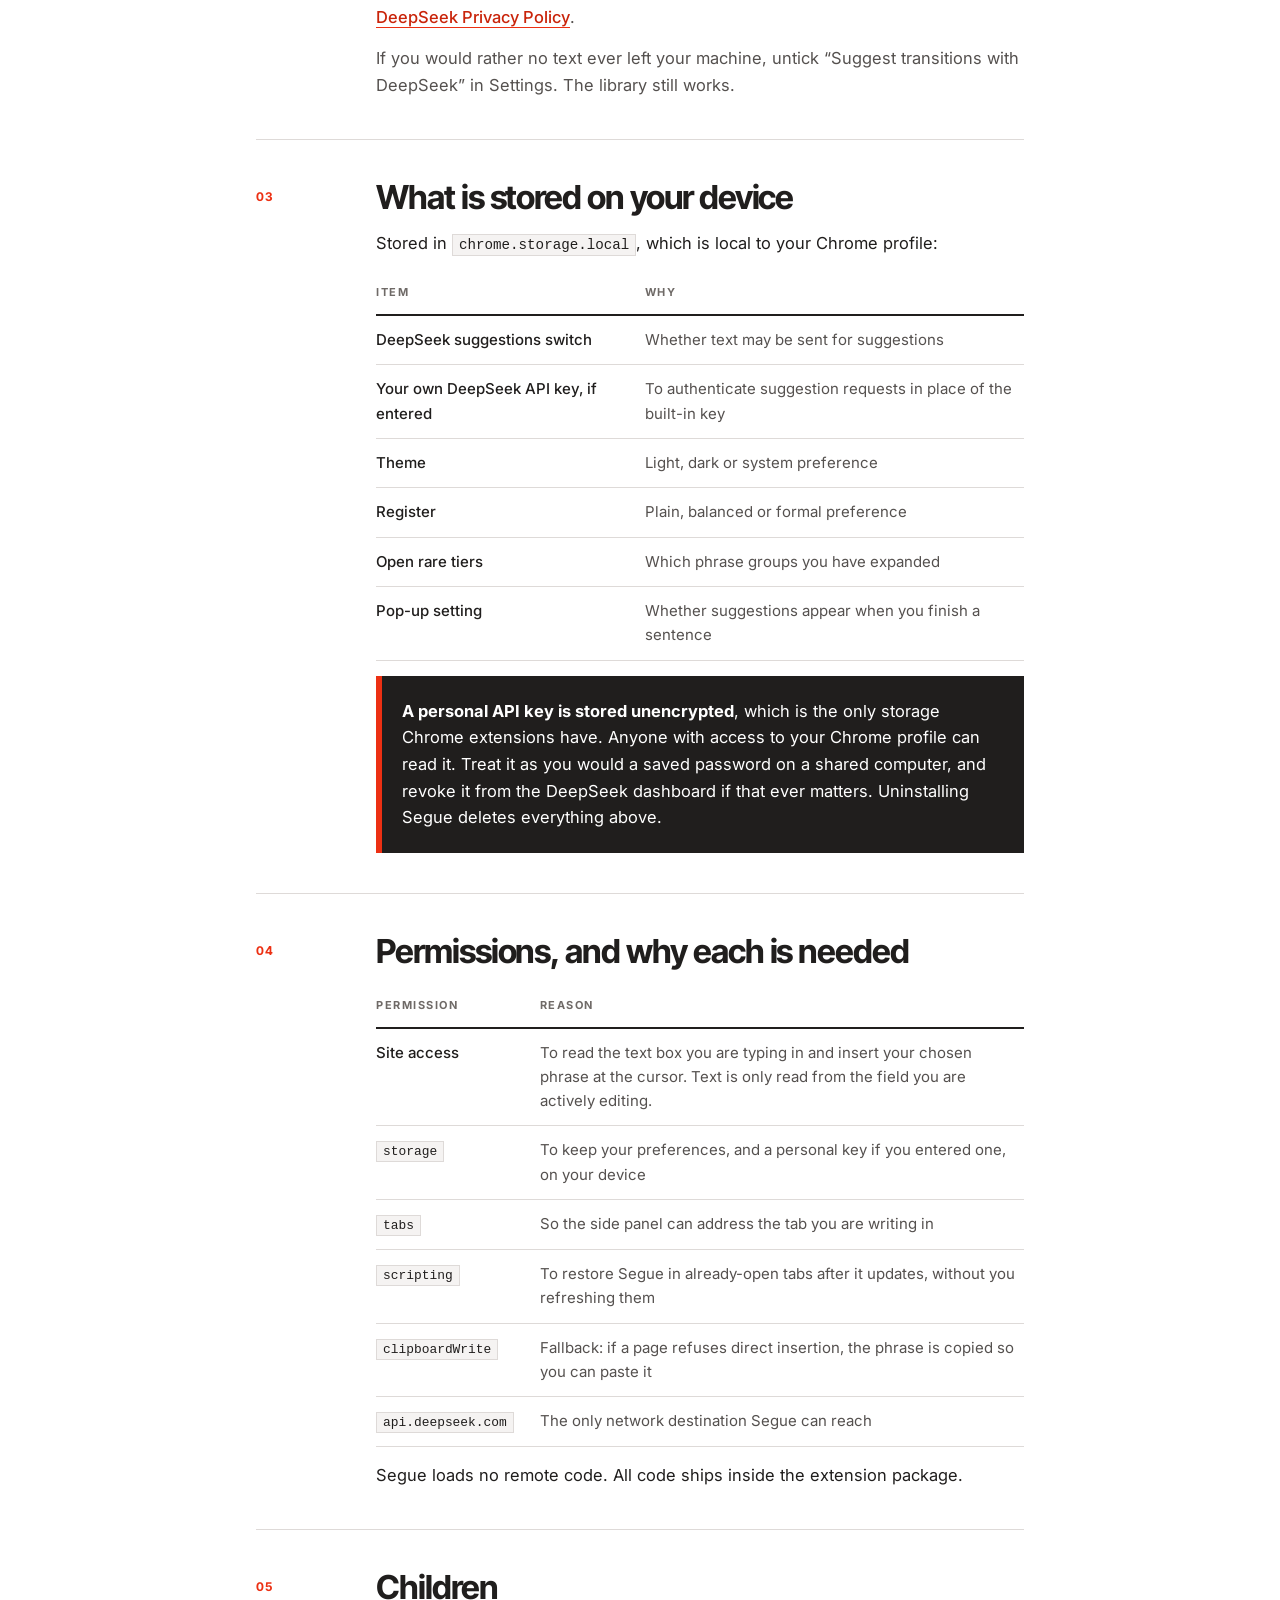
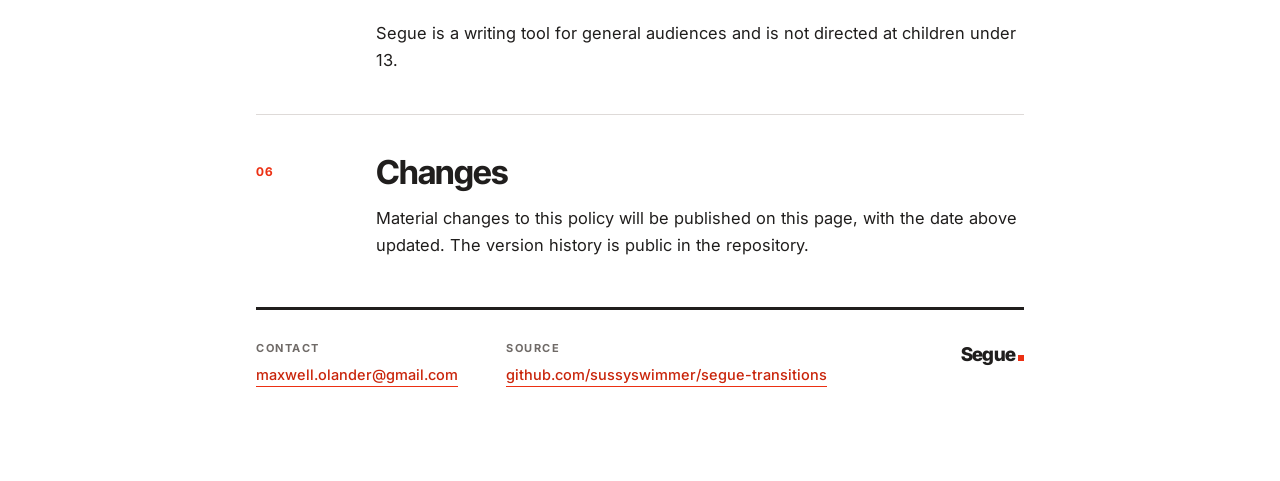
==== commit 1114d90a: "design: restyle the side panel and inline popup to the new mark The panel was built to sit beside Go" ====
--- a/docs/index.html
+++ b/docs/index.html
@@ -26,7 +26,7 @@
         --paper-tint: #f5f3f2;
         --ink: #201e1d;
         --ink-70: #55514f;
-        --ink-45: #85807d;
+        --ink-45: #6f6a67;
         --rule: #dedad8;
         --rule-hard: #201e1d;
         --accent: #ec3013;
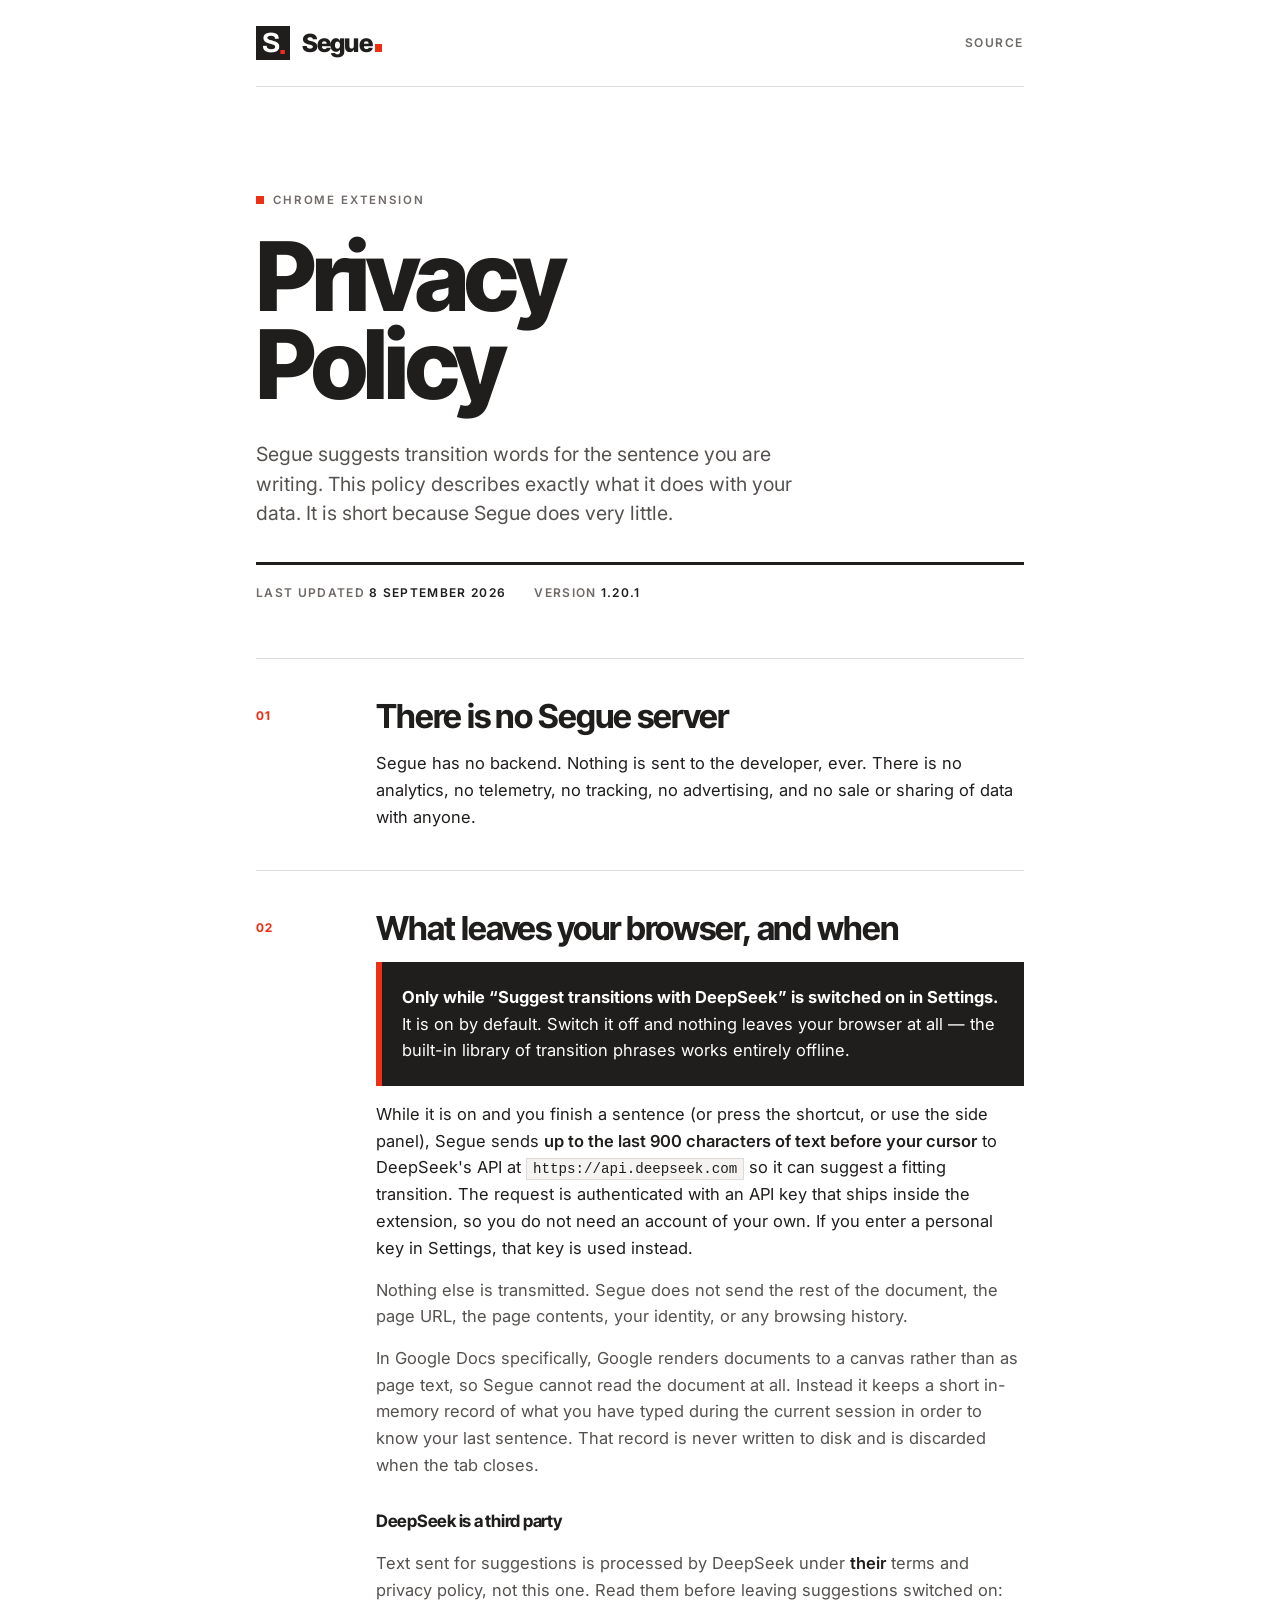
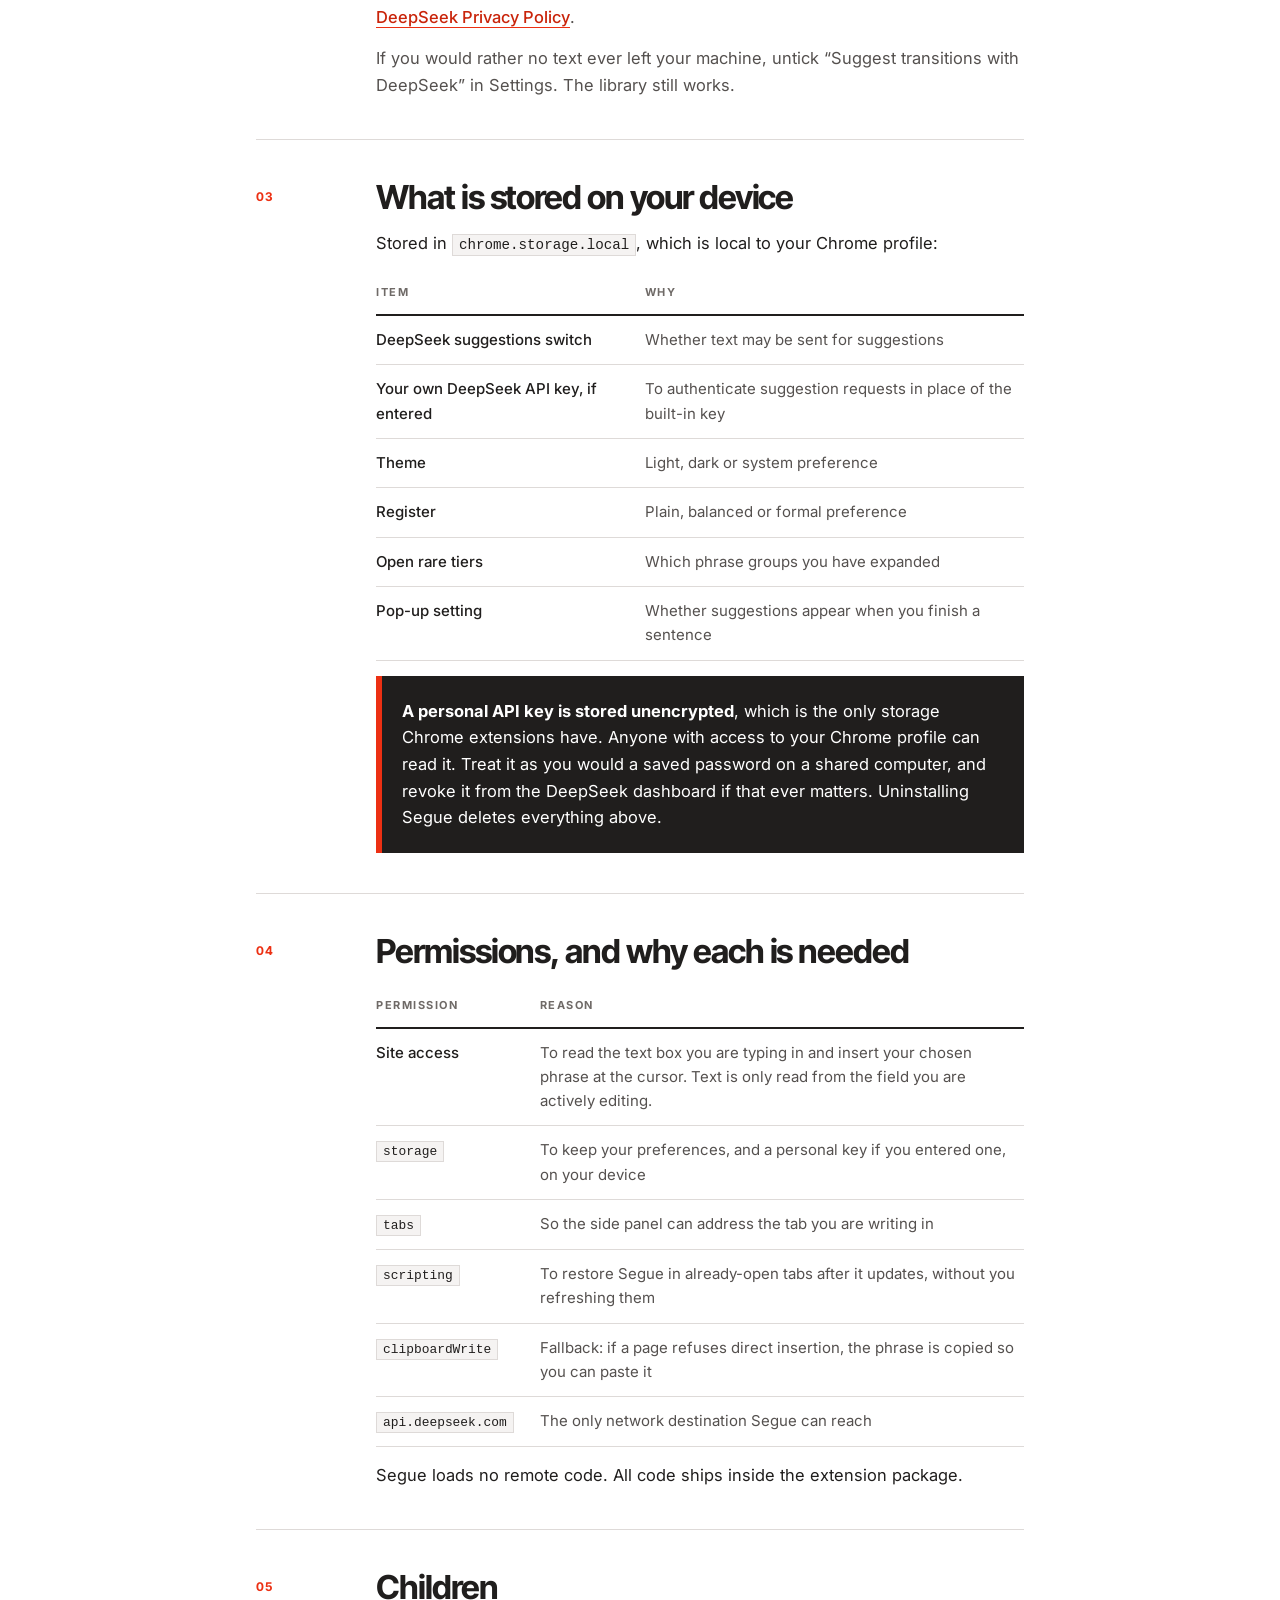
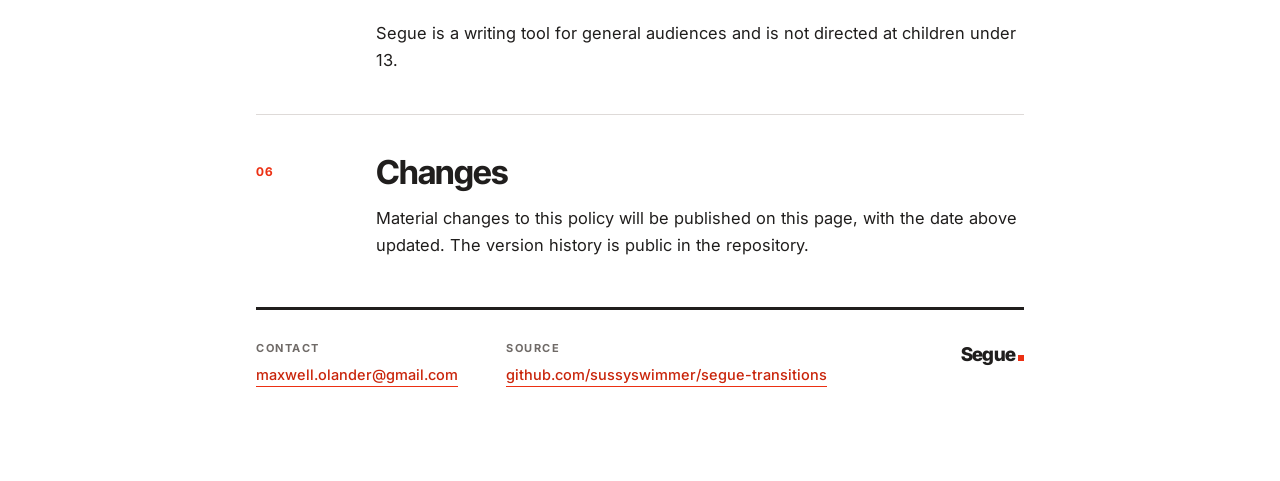
==== commit 37a3fec9: "docs: five store screenshots in the new look, and version 1.20.1 The screenshot harness now takes `?" ====
--- a/docs/index.html
+++ b/docs/index.html
@@ -373,7 +373,7 @@
         </p>
         <div class="meta">
           <span>Last updated <b>8 September 2026</b></span>
-          <span>Version <b>1.2.0</b></span>
+          <span>Version <b>1.20.1</b></span>
         </div>
       </header>
 
